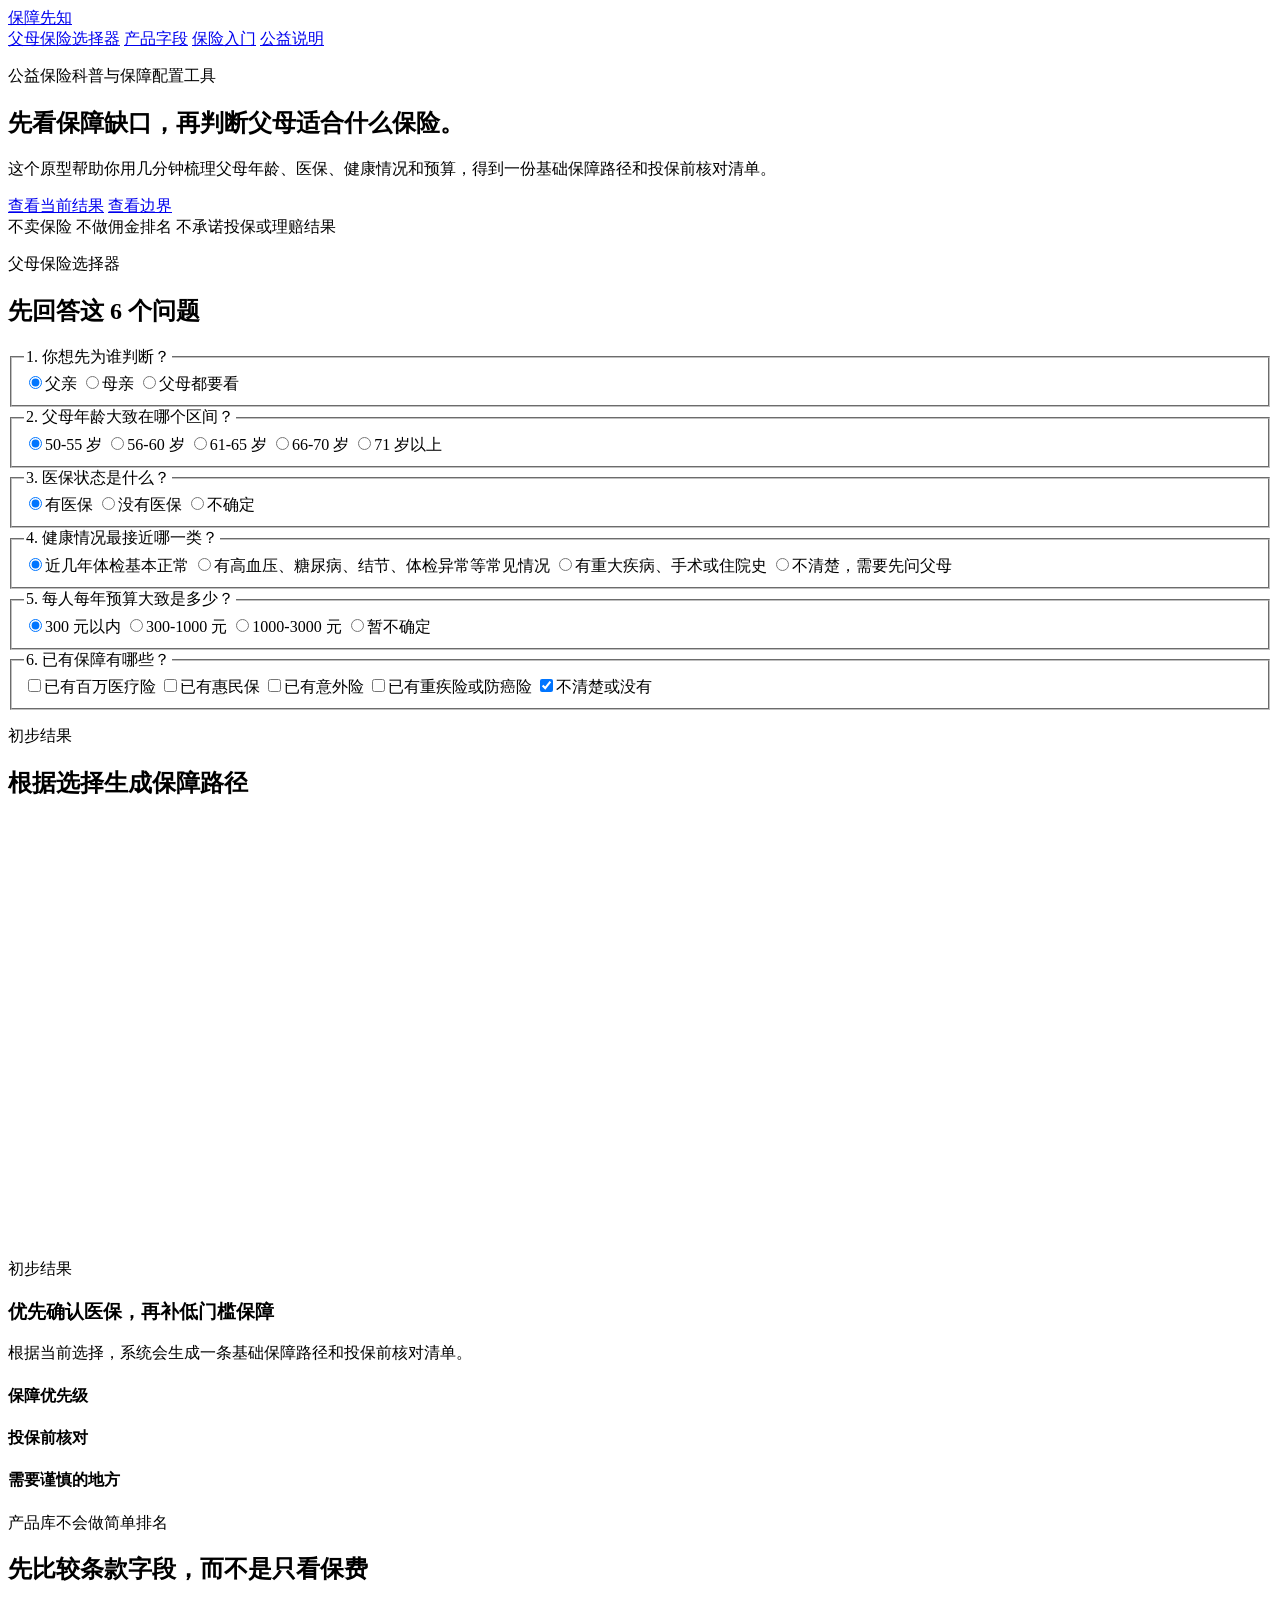
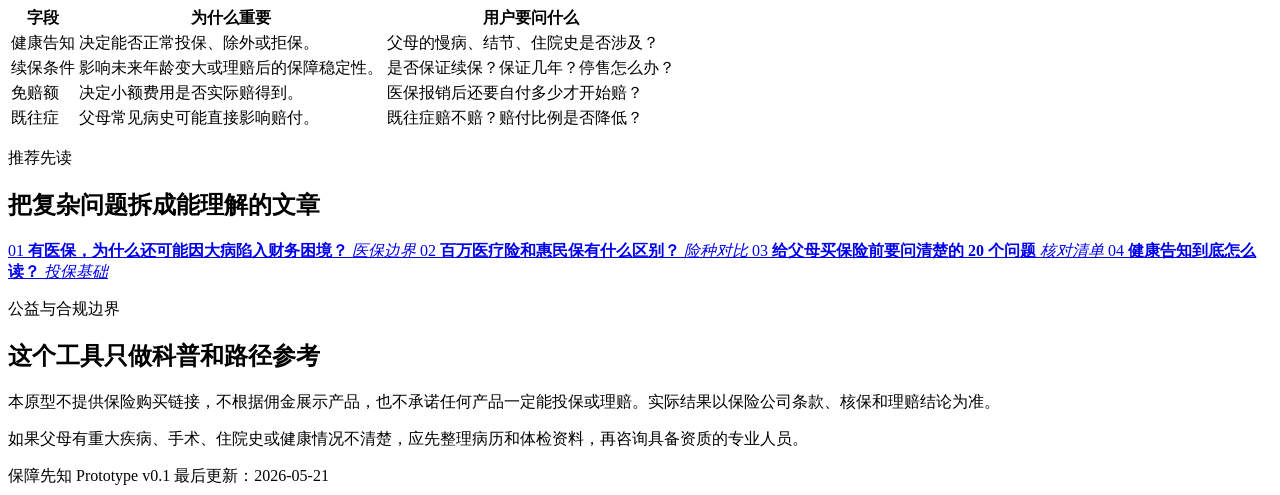
==== prototype/index.html @ f2f881c5 "Add static prototype HTML" ====
<!doctype html>
<html lang="zh-CN">
  <head>
    <meta charset="UTF-8" />
    <meta name="viewport" content="width=device-width, initial-scale=1.0" />
    <title>给父母买保险 | 公益保险配置助手</title>
    <link rel="stylesheet" href="styles.css" />
  </head>
  <body>
    <header class="site-header">
      <a class="brand" href="#top" aria-label="回到首页">
        <span class="brand-mark" aria-hidden="true"></span>
        <span>保障先知</span>
      </a>
      <nav class="nav-links" aria-label="主导航">
        <a href="#top">父母保险选择器</a>
        <a href="#compare">产品字段</a>
        <a href="#learn">保险入门</a>
        <a href="#about">公益说明</a>
      </nav>
    </header>

    <main id="top">
      <section class="hero">
        <div class="hero-copy">
          <p class="eyebrow">公益保险科普与保障配置工具</p>
          <h1>先看保障缺口，再判断父母适合什么保险。</h1>
          <p class="hero-text">
            这个原型帮助你用几分钟梳理父母年龄、医保、健康情况和预算，得到一份基础保障路径和投保前核对清单。
          </p>
          <div class="hero-actions">
            <a class="button primary" href="#selector">查看当前结果</a>
            <a class="button secondary" href="#about">查看边界</a>
          </div>
          <div class="trust-strip" aria-label="平台原则">
            <span>不卖保险</span>
            <span>不做佣金排名</span>
            <span>不承诺投保或理赔结果</span>
          </div>
        </div>
        <form class="question-panel hero-question-panel" id="selectorForm">
          <div class="mini-heading">
            <p class="eyebrow">父母保险选择器</p>
            <h2>先回答这 6 个问题</h2>
          </div>

          <fieldset>
            <legend>1. 你想先为谁判断？</legend>
            <div class="option-grid three">
              <label><input type="radio" name="parentRole" value="父亲" checked />父亲</label>
              <label><input type="radio" name="parentRole" value="母亲" />母亲</label>
              <label><input type="radio" name="parentRole" value="父母" />父母都要看</label>
            </div>
          </fieldset>

          <fieldset>
            <legend>2. 父母年龄大致在哪个区间？</legend>
            <div class="option-grid">
              <label><input type="radio" name="ageBand" value="50-55" checked />50-55 岁</label>
              <label><input type="radio" name="ageBand" value="56-60" />56-60 岁</label>
              <label><input type="radio" name="ageBand" value="61-65" />61-65 岁</label>
              <label><input type="radio" name="ageBand" value="66-70" />66-70 岁</label>
              <label><input type="radio" name="ageBand" value="71+" />71 岁以上</label>
            </div>
          </fieldset>

          <fieldset>
            <legend>3. 医保状态是什么？</legend>
            <div class="option-grid three">
              <label><input type="radio" name="medicalInsurance" value="yes" checked />有医保</label>
              <label><input type="radio" name="medicalInsurance" value="no" />没有医保</label>
              <label><input type="radio" name="medicalInsurance" value="unknown" />不确定</label>
            </div>
          </fieldset>

          <fieldset>
            <legend>4. 健康情况最接近哪一类？</legend>
            <div class="option-stack">
              <label><input type="radio" name="healthStatus" value="normal" checked />近几年体检基本正常</label>
              <label><input type="radio" name="healthStatus" value="minor" />有高血压、糖尿病、结节、体检异常等常见情况</label>
              <label><input type="radio" name="healthStatus" value="serious" />有重大疾病、手术或住院史</label>
              <label><input type="radio" name="healthStatus" value="unknown" />不清楚，需要先问父母</label>
            </div>
          </fieldset>

          <fieldset>
            <legend>5. 每人每年预算大致是多少？</legend>
            <div class="option-grid">
              <label><input type="radio" name="budget" value="low" checked />300 元以内</label>
              <label><input type="radio" name="budget" value="middle" />300-1000 元</label>
              <label><input type="radio" name="budget" value="high" />1000-3000 元</label>
              <label><input type="radio" name="budget" value="unknown" />暂不确定</label>
            </div>
          </fieldset>

          <fieldset>
            <legend>6. 已有保障有哪些？</legend>
            <div class="option-stack">
              <label><input type="checkbox" name="existingCoverage" value="百万医疗险" />已有百万医疗险</label>
              <label><input type="checkbox" name="existingCoverage" value="惠民保" />已有惠民保</label>
              <label><input type="checkbox" name="existingCoverage" value="意外险" />已有意外险</label>
              <label><input type="checkbox" name="existingCoverage" value="重疾险或防癌险" />已有重疾险或防癌险</label>
              <label><input type="checkbox" name="existingCoverage" value="不清楚或没有" checked />不清楚或没有</label>
            </div>
          </fieldset>
        </form>
      </section>

      <section class="section selector-section" id="selector">
        <div class="section-heading">
          <div>
            <p class="eyebrow">初步结果</p>
            <h2>根据选择生成保障路径</h2>
          </div>
          <div class="hero-visual mini-visual" aria-label="家庭保障路径示意图">
            <canvas id="riskCanvas" width="520" height="420"></canvas>
          </div>
        </div>

        <div class="selector-layout result-layout">
          <aside class="result-panel" aria-live="polite">
            <div class="result-header">
              <p class="eyebrow">初步结果</p>
              <h3 id="resultTitle">优先确认医保，再补低门槛保障</h3>
              <p id="resultSummary">根据当前选择，系统会生成一条基础保障路径和投保前核对清单。</p>
            </div>

            <div class="result-block">
              <h4>保障优先级</h4>
              <ol id="priorityList"></ol>
            </div>

            <div class="result-block">
              <h4>投保前核对</h4>
              <ul id="checklist"></ul>
            </div>

            <div class="result-block warning">
              <h4>需要谨慎的地方</h4>
              <p id="riskNote"></p>
            </div>
          </aside>
        </div>
      </section>

      <section class="section muted" id="compare">
        <div class="section-heading">
          <p class="eyebrow">产品库不会做简单排名</p>
          <h2>先比较条款字段，而不是只看保费</h2>
        </div>
        <div class="table-wrap">
          <table>
            <thead>
              <tr>
                <th>字段</th>
                <th>为什么重要</th>
                <th>用户要问什么</th>
              </tr>
            </thead>
            <tbody>
              <tr>
                <td>健康告知</td>
                <td>决定能否正常投保、除外或拒保。</td>
                <td>父母的慢病、结节、住院史是否涉及？</td>
              </tr>
              <tr>
                <td>续保条件</td>
                <td>影响未来年龄变大或理赔后的保障稳定性。</td>
                <td>是否保证续保？保证几年？停售怎么办？</td>
              </tr>
              <tr>
                <td>免赔额</td>
                <td>决定小额费用是否实际赔得到。</td>
                <td>医保报销后还要自付多少才开始赔？</td>
              </tr>
              <tr>
                <td>既往症</td>
                <td>父母常见病史可能直接影响赔付。</td>
                <td>既往症赔不赔？赔付比例是否降低？</td>
              </tr>
            </tbody>
          </table>
        </div>
      </section>

      <section class="section" id="learn">
        <div class="section-heading">
          <p class="eyebrow">推荐先读</p>
          <h2>把复杂问题拆成能理解的文章</h2>
        </div>
        <div class="article-list">
          <a href="#" class="article-row">
            <span>01</span>
            <strong>有医保，为什么还可能因大病陷入财务困境？</strong>
            <em>医保边界</em>
          </a>
          <a href="#" class="article-row">
            <span>02</span>
            <strong>百万医疗险和惠民保有什么区别？</strong>
            <em>险种对比</em>
          </a>
          <a href="#" class="article-row">
            <span>03</span>
            <strong>给父母买保险前要问清楚的 20 个问题</strong>
            <em>核对清单</em>
          </a>
          <a href="#" class="article-row">
            <span>04</span>
            <strong>健康告知到底怎么读？</strong>
            <em>投保基础</em>
          </a>
        </div>
      </section>

      <section class="section about-section" id="about">
        <div>
          <p class="eyebrow">公益与合规边界</p>
          <h2>这个工具只做科普和路径参考</h2>
        </div>
        <div class="about-copy">
          <p>
            本原型不提供保险购买链接，不根据佣金展示产品，也不承诺任何产品一定能投保或理赔。实际结果以保险公司条款、核保和理赔结论为准。
          </p>
          <p>
            如果父母有重大疾病、手术、住院史或健康情况不清楚，应先整理病历和体检资料，再咨询具备资质的专业人员。
          </p>
        </div>
      </section>
    </main>

    <footer class="site-footer">
      <span>保障先知 Prototype v0.1</span>
      <span>最后更新：2026-05-21</span>
    </footer>

    <script src="app.js"></script>
  </body>
</html>
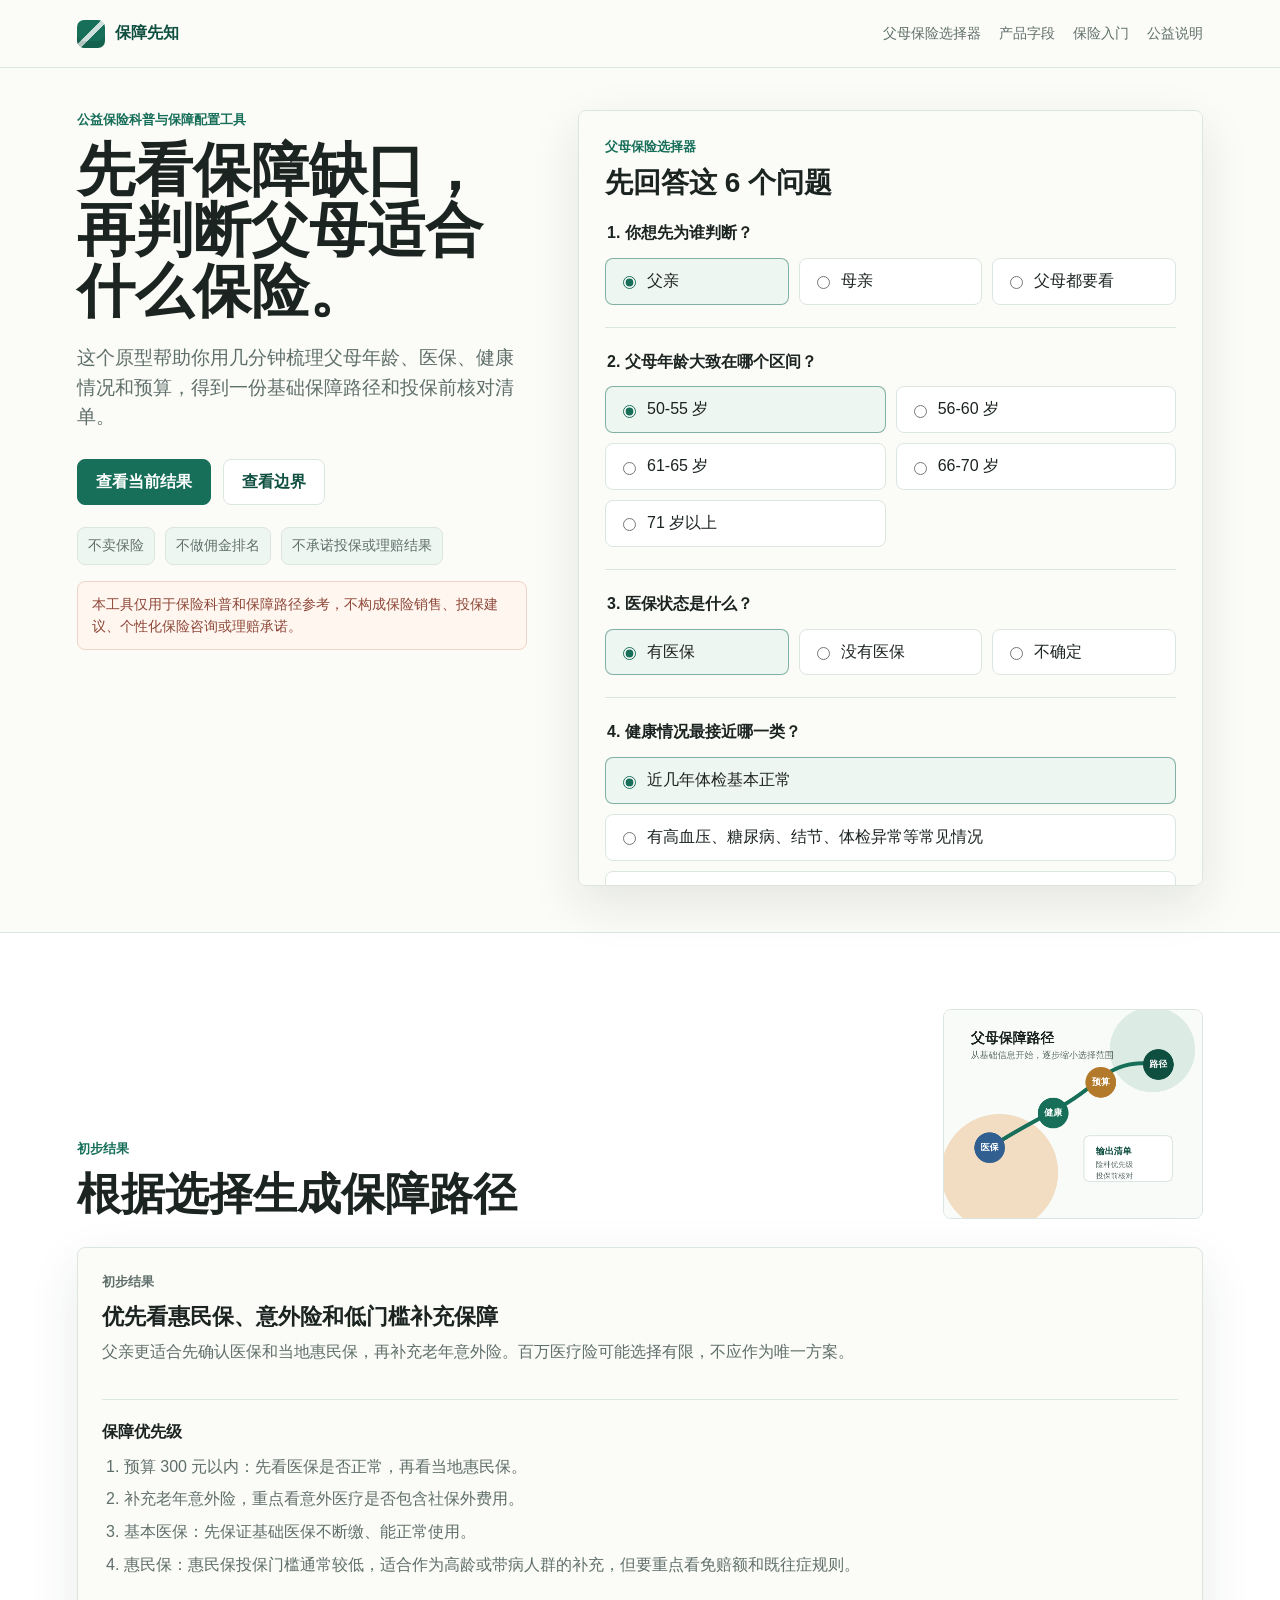
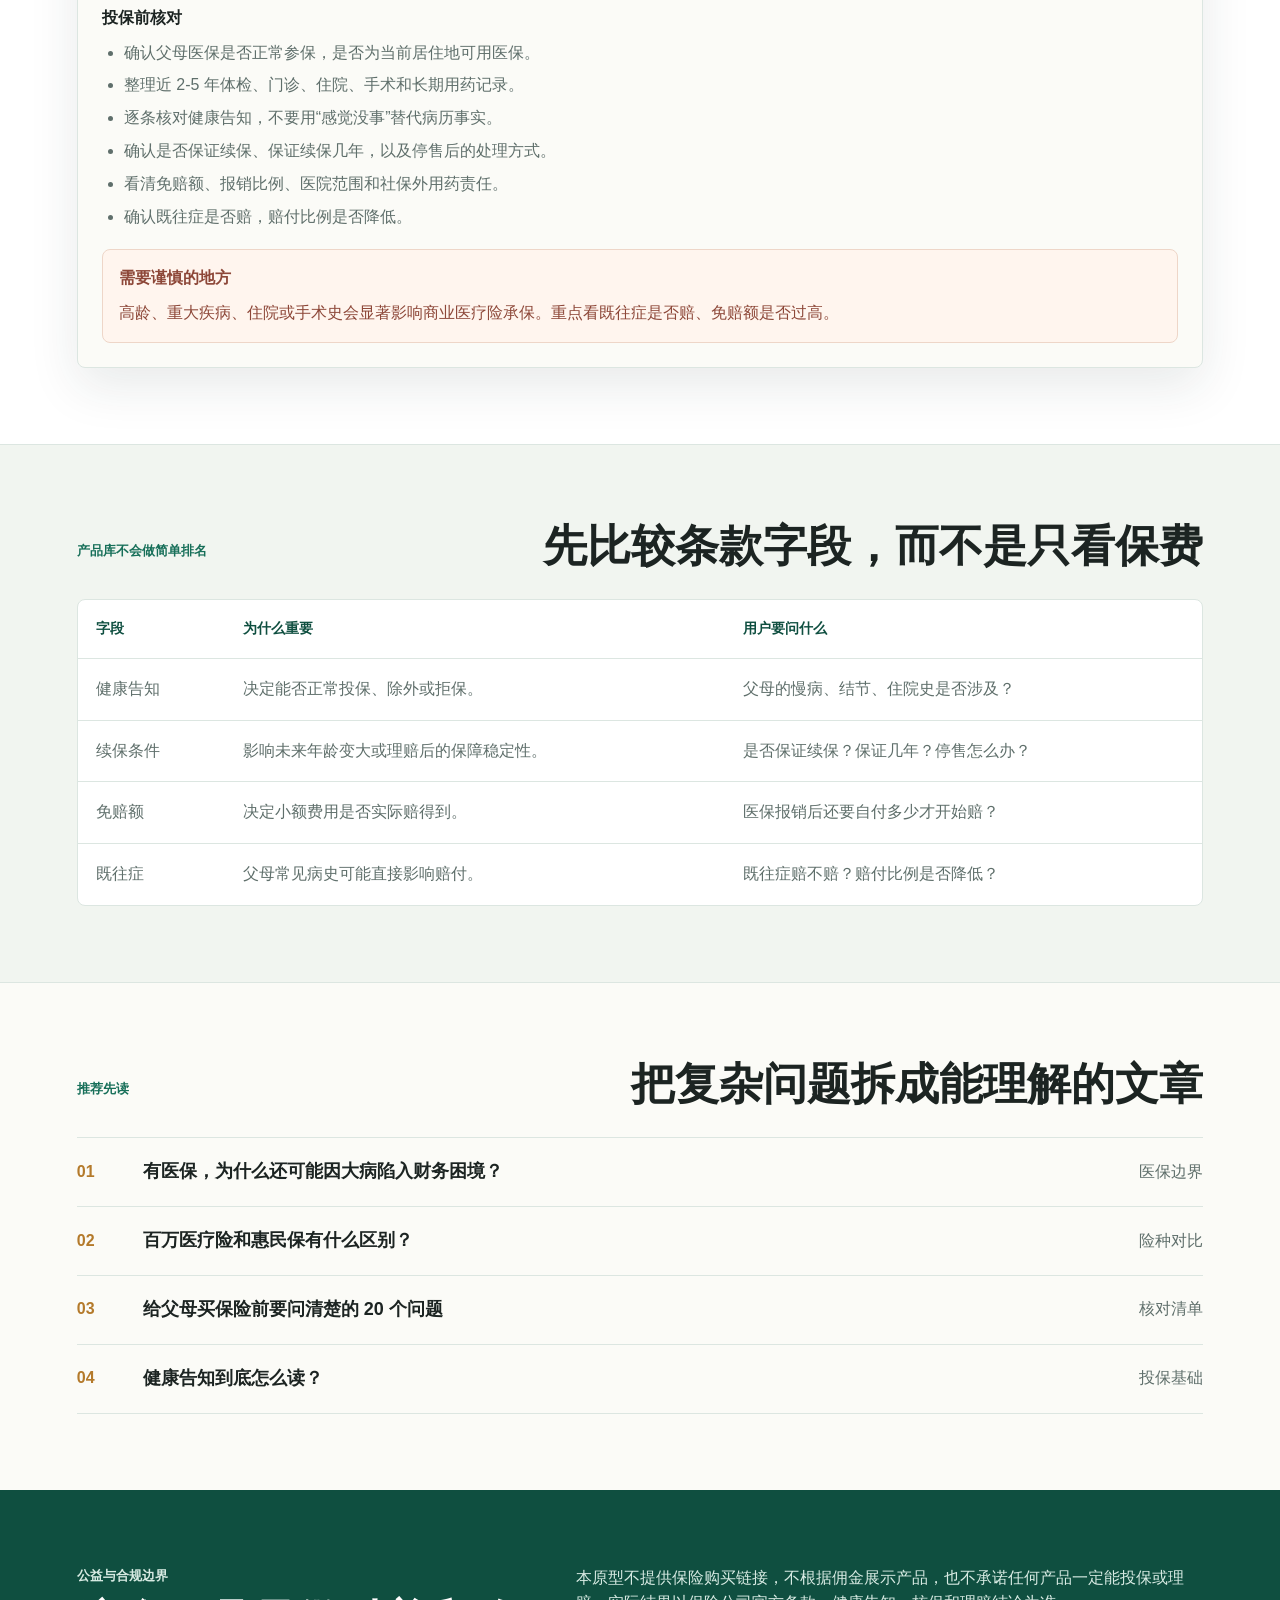
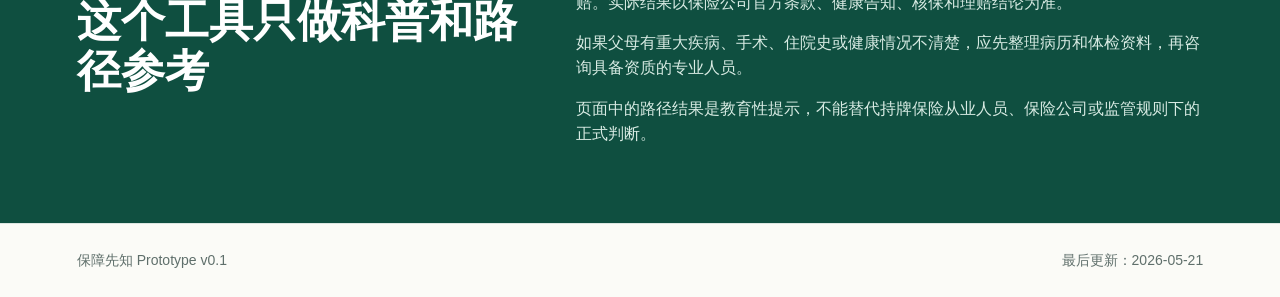
==== commit 313d229d: "Improve open source project readiness" ====
--- a/prototype/index.html
+++ b/prototype/index.html
@@ -37,6 +37,9 @@
             <span>不做佣金排名</span>
             <span>不承诺投保或理赔结果</span>
           </div>
+          <p class="disclaimer">
+            本工具仅用于保险科普和保障路径参考，不构成保险销售、投保建议、个性化保险咨询或理赔承诺。
+          </p>
         </div>
         <form class="question-panel hero-question-panel" id="selectorForm">
           <div class="mini-heading">
@@ -219,10 +222,13 @@
         </div>
         <div class="about-copy">
           <p>
-            本原型不提供保险购买链接，不根据佣金展示产品，也不承诺任何产品一定能投保或理赔。实际结果以保险公司条款、核保和理赔结论为准。
+            本原型不提供保险购买链接，不根据佣金展示产品，也不承诺任何产品一定能投保或理赔。实际结果以保险公司官方条款、健康告知、核保和理赔结论为准。
           </p>
           <p>
             如果父母有重大疾病、手术、住院史或健康情况不清楚，应先整理病历和体检资料，再咨询具备资质的专业人员。
+          </p>
+          <p>
+            页面中的路径结果是教育性提示，不能替代持牌保险从业人员、保险公司或监管规则下的正式判断。
           </p>
         </div>
       </section>
--- a/prototype/styles.css
+++ b/prototype/styles.css
@@ -0,0 +1,580 @@
+:root {
+  --ink: #1c2422;
+  --muted: #5f6f6b;
+  --line: #dce6e1;
+  --paper: #fbfbf7;
+  --soft: #eef6f1;
+  --green: #176f59;
+  --green-dark: #0f4f40;
+  --gold: #b47a2b;
+  --blue: #315f8f;
+  --danger: #8d4738;
+  --white: #ffffff;
+  --shadow: 0 18px 50px rgba(27, 51, 45, 0.1);
+}
+
+* {
+  box-sizing: border-box;
+}
+
+html {
+  scroll-behavior: smooth;
+}
+
+body {
+  margin: 0;
+  background: var(--paper);
+  color: var(--ink);
+  font-family:
+    -apple-system, BlinkMacSystemFont, "Segoe UI", "PingFang SC", "Microsoft YaHei",
+    sans-serif;
+  line-height: 1.55;
+}
+
+a {
+  color: inherit;
+  text-decoration: none;
+}
+
+.site-header {
+  position: sticky;
+  top: 0;
+  z-index: 10;
+  display: flex;
+  align-items: center;
+  justify-content: space-between;
+  gap: 24px;
+  min-height: 68px;
+  padding: 0 6vw;
+  background: rgba(251, 251, 247, 0.92);
+  border-bottom: 1px solid var(--line);
+  backdrop-filter: blur(18px);
+}
+
+.brand {
+  display: inline-flex;
+  align-items: center;
+  gap: 10px;
+  font-weight: 800;
+  color: var(--green-dark);
+}
+
+.brand-mark {
+  width: 28px;
+  height: 28px;
+  border-radius: 7px;
+  background:
+    linear-gradient(135deg, transparent 43%, rgba(255, 255, 255, 0.78) 44% 56%, transparent 57%),
+    var(--green);
+  box-shadow: inset 0 -7px 0 rgba(0, 0, 0, 0.12);
+}
+
+.nav-links {
+  display: flex;
+  align-items: center;
+  gap: 18px;
+  color: var(--muted);
+  font-size: 14px;
+}
+
+.nav-links a:hover {
+  color: var(--green-dark);
+}
+
+.hero {
+  display: grid;
+  grid-template-columns: minmax(320px, 0.72fr) minmax(420px, 1fr);
+  gap: clamp(28px, 4vw, 56px);
+  align-items: start;
+  min-height: calc(100vh - 68px);
+  padding: 42px 6vw 46px;
+  border-bottom: 1px solid var(--line);
+}
+
+.hero-copy {
+  max-width: 760px;
+}
+
+.eyebrow {
+  margin: 0 0 10px;
+  color: var(--green);
+  font-size: 13px;
+  font-weight: 800;
+  letter-spacing: 0;
+}
+
+h1,
+h2,
+h3,
+h4,
+p {
+  margin-top: 0;
+}
+
+h1 {
+  margin-bottom: 22px;
+  font-size: clamp(38px, 5vw, 58px);
+  line-height: 1.04;
+  letter-spacing: 0;
+}
+
+h2 {
+  margin-bottom: 0;
+  font-size: clamp(28px, 4vw, 44px);
+  line-height: 1.14;
+  letter-spacing: 0;
+}
+
+h3 {
+  margin-bottom: 10px;
+  font-size: 22px;
+  line-height: 1.25;
+  letter-spacing: 0;
+}
+
+h4 {
+  margin-bottom: 10px;
+  font-size: 16px;
+}
+
+.hero-text {
+  max-width: 660px;
+  margin-bottom: 28px;
+  color: var(--muted);
+  font-size: 19px;
+}
+
+.hero-actions {
+  display: flex;
+  flex-wrap: wrap;
+  gap: 12px;
+  margin-bottom: 22px;
+}
+
+.button {
+  display: inline-flex;
+  align-items: center;
+  justify-content: center;
+  min-height: 46px;
+  padding: 0 18px;
+  border: 1px solid var(--line);
+  border-radius: 8px;
+  font-weight: 800;
+}
+
+.button.primary {
+  background: var(--green);
+  color: var(--white);
+  border-color: var(--green);
+}
+
+.button.secondary {
+  background: var(--white);
+  color: var(--green-dark);
+}
+
+.trust-strip {
+  display: flex;
+  flex-wrap: wrap;
+  gap: 10px;
+  color: var(--muted);
+  font-size: 14px;
+}
+
+.trust-strip span {
+  padding: 7px 10px;
+  background: var(--soft);
+  border: 1px solid var(--line);
+  border-radius: 8px;
+}
+
+.disclaimer {
+  max-width: 640px;
+  margin: 16px 0 0;
+  padding: 12px 14px;
+  color: var(--danger);
+  background: #fff6ef;
+  border: 1px solid #efd4c7;
+  border-radius: 8px;
+  font-size: 14px;
+}
+
+.hero-visual {
+  overflow: hidden;
+  background: var(--white);
+  border: 1px solid var(--line);
+  border-radius: 8px;
+  box-shadow: var(--shadow);
+}
+
+.mini-visual {
+  width: min(260px, 100%);
+  box-shadow: none;
+}
+
+#riskCanvas {
+  display: block;
+  width: 100%;
+  height: auto;
+  aspect-ratio: 26 / 21;
+}
+
+.section {
+  padding: 76px 6vw;
+}
+
+.section.compact {
+  padding-top: 54px;
+  padding-bottom: 54px;
+}
+
+.section.muted {
+  background: #f1f5f0;
+  border-block: 1px solid var(--line);
+}
+
+.section-heading {
+  display: flex;
+  align-items: end;
+  justify-content: space-between;
+  gap: 24px;
+  margin-bottom: 28px;
+}
+
+.focus-grid {
+  display: grid;
+  grid-template-columns: repeat(3, minmax(0, 1fr));
+  gap: 16px;
+}
+
+.info-card {
+  min-height: 188px;
+  padding: 24px;
+  background: var(--white);
+  border: 1px solid var(--line);
+  border-radius: 8px;
+}
+
+.icon {
+  display: inline-flex;
+  align-items: center;
+  justify-content: center;
+  width: 38px;
+  height: 38px;
+  margin-bottom: 18px;
+  border-radius: 8px;
+  background: var(--green);
+  color: var(--white);
+  font-weight: 900;
+}
+
+.info-card p {
+  margin-bottom: 0;
+  color: var(--muted);
+}
+
+.selector-section {
+  background: var(--white);
+}
+
+.selector-layout {
+  display: grid;
+  grid-template-columns: minmax(0, 1.05fr) minmax(340px, 0.72fr);
+  gap: 22px;
+  align-items: start;
+}
+
+.result-layout {
+  grid-template-columns: minmax(0, 1fr);
+}
+
+.question-panel,
+.result-panel {
+  border: 1px solid var(--line);
+  border-radius: 8px;
+  background: var(--paper);
+  box-shadow: var(--shadow);
+}
+
+.question-panel {
+  padding: 26px;
+}
+
+.hero-question-panel {
+  max-height: calc(100vh - 124px);
+  overflow: auto;
+}
+
+.mini-heading {
+  margin-bottom: 22px;
+}
+
+.mini-heading h2 {
+  font-size: 28px;
+}
+
+fieldset {
+  margin: 0 0 22px;
+  padding: 0 0 22px;
+  border: 0;
+  border-bottom: 1px solid var(--line);
+}
+
+fieldset:last-child {
+  margin-bottom: 0;
+  padding-bottom: 0;
+  border-bottom: 0;
+}
+
+legend {
+  margin-bottom: 12px;
+  font-weight: 900;
+}
+
+.option-grid {
+  display: grid;
+  grid-template-columns: repeat(2, minmax(0, 1fr));
+  gap: 10px;
+}
+
+.option-grid.three {
+  grid-template-columns: repeat(3, minmax(0, 1fr));
+}
+
+.option-stack {
+  display: grid;
+  gap: 10px;
+}
+
+label {
+  display: flex;
+  align-items: center;
+  min-height: 46px;
+  gap: 8px;
+  padding: 10px 12px;
+  background: var(--white);
+  border: 1px solid var(--line);
+  border-radius: 8px;
+  color: var(--ink);
+  cursor: pointer;
+}
+
+label:has(input:checked) {
+  border-color: rgba(23, 111, 89, 0.5);
+  background: var(--soft);
+}
+
+input {
+  accent-color: var(--green);
+}
+
+.result-panel {
+  position: sticky;
+  top: 90px;
+  padding: 24px;
+}
+
+.result-layout .result-panel {
+  position: static;
+}
+
+.result-header {
+  padding-bottom: 18px;
+  border-bottom: 1px solid var(--line);
+}
+
+.result-header p {
+  color: var(--muted);
+}
+
+.result-block {
+  padding-top: 20px;
+}
+
+.result-block ol,
+.result-block ul {
+  margin: 0;
+  padding-left: 22px;
+  color: var(--muted);
+}
+
+.result-block li {
+  margin-bottom: 8px;
+}
+
+.result-block.warning {
+  margin-top: 20px;
+  padding: 16px;
+  background: #fff5ee;
+  border: 1px solid #eed6c8;
+  border-radius: 8px;
+  color: var(--danger);
+}
+
+.result-block.warning p {
+  margin-bottom: 0;
+}
+
+.table-wrap {
+  overflow-x: auto;
+  background: var(--white);
+  border: 1px solid var(--line);
+  border-radius: 8px;
+}
+
+table {
+  width: 100%;
+  min-width: 760px;
+  border-collapse: collapse;
+}
+
+th,
+td {
+  padding: 18px;
+  border-bottom: 1px solid var(--line);
+  text-align: left;
+  vertical-align: top;
+}
+
+th {
+  color: var(--green-dark);
+  font-size: 14px;
+}
+
+td {
+  color: var(--muted);
+}
+
+tr:last-child td {
+  border-bottom: 0;
+}
+
+.article-list {
+  border-top: 1px solid var(--line);
+}
+
+.article-row {
+  display: grid;
+  grid-template-columns: 48px minmax(0, 1fr) 100px;
+  gap: 18px;
+  align-items: center;
+  padding: 20px 0;
+  border-bottom: 1px solid var(--line);
+}
+
+.article-row span {
+  color: var(--gold);
+  font-weight: 900;
+}
+
+.article-row strong {
+  font-size: 18px;
+}
+
+.article-row em {
+  color: var(--muted);
+  font-style: normal;
+  text-align: right;
+}
+
+.about-section {
+  display: grid;
+  grid-template-columns: minmax(0, 0.85fr) minmax(0, 1.15fr);
+  gap: 36px;
+  background: var(--green-dark);
+  color: var(--white);
+}
+
+.about-section .eyebrow,
+.about-copy {
+  color: #d8ebe3;
+}
+
+.about-copy p:last-child {
+  margin-bottom: 0;
+}
+
+.site-footer {
+  display: flex;
+  justify-content: space-between;
+  gap: 16px;
+  padding: 26px 6vw;
+  color: var(--muted);
+  font-size: 14px;
+  border-top: 1px solid var(--line);
+}
+
+@media (max-width: 900px) {
+  .site-header {
+    align-items: flex-start;
+    flex-direction: column;
+    padding-block: 14px;
+  }
+
+  .nav-links {
+    width: 100%;
+    overflow-x: auto;
+    padding-bottom: 2px;
+  }
+
+  .hero,
+  .selector-layout,
+  .about-section {
+    grid-template-columns: 1fr;
+  }
+
+  .hero {
+    min-height: auto;
+    padding-top: 42px;
+  }
+
+  .hero-question-panel {
+    max-height: none;
+  }
+
+  .focus-grid {
+    grid-template-columns: 1fr;
+  }
+
+  .section-heading {
+    align-items: start;
+    flex-direction: column;
+  }
+
+  .result-panel {
+    position: static;
+  }
+}
+
+@media (max-width: 640px) {
+  h1 {
+    font-size: 39px;
+  }
+
+  .section {
+    padding: 52px 5vw;
+  }
+
+  .option-grid,
+  .option-grid.three {
+    grid-template-columns: 1fr;
+  }
+
+  .question-panel,
+  .result-panel {
+    padding: 18px;
+  }
+
+  .article-row {
+    grid-template-columns: 38px minmax(0, 1fr);
+  }
+
+  .article-row em {
+    grid-column: 2;
+    text-align: left;
+  }
+
+  .site-footer {
+    flex-direction: column;
+  }
+}
